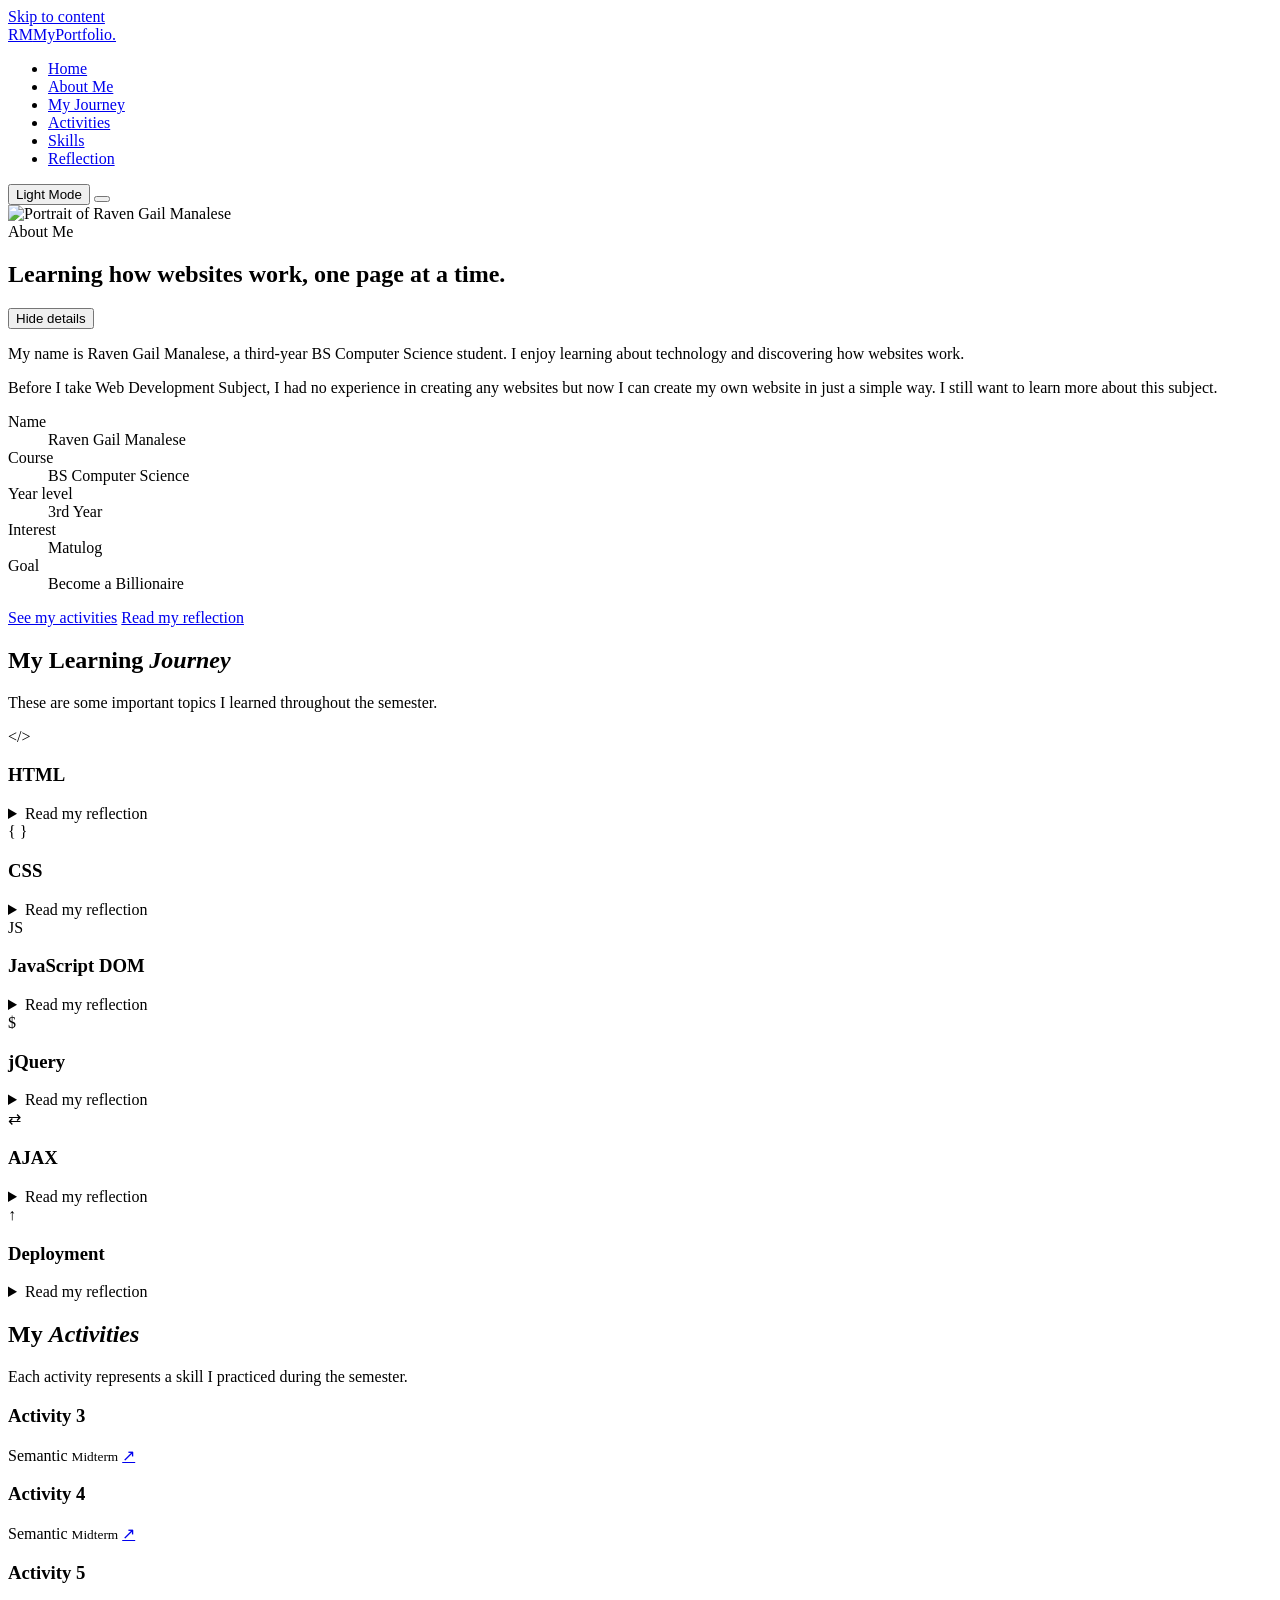
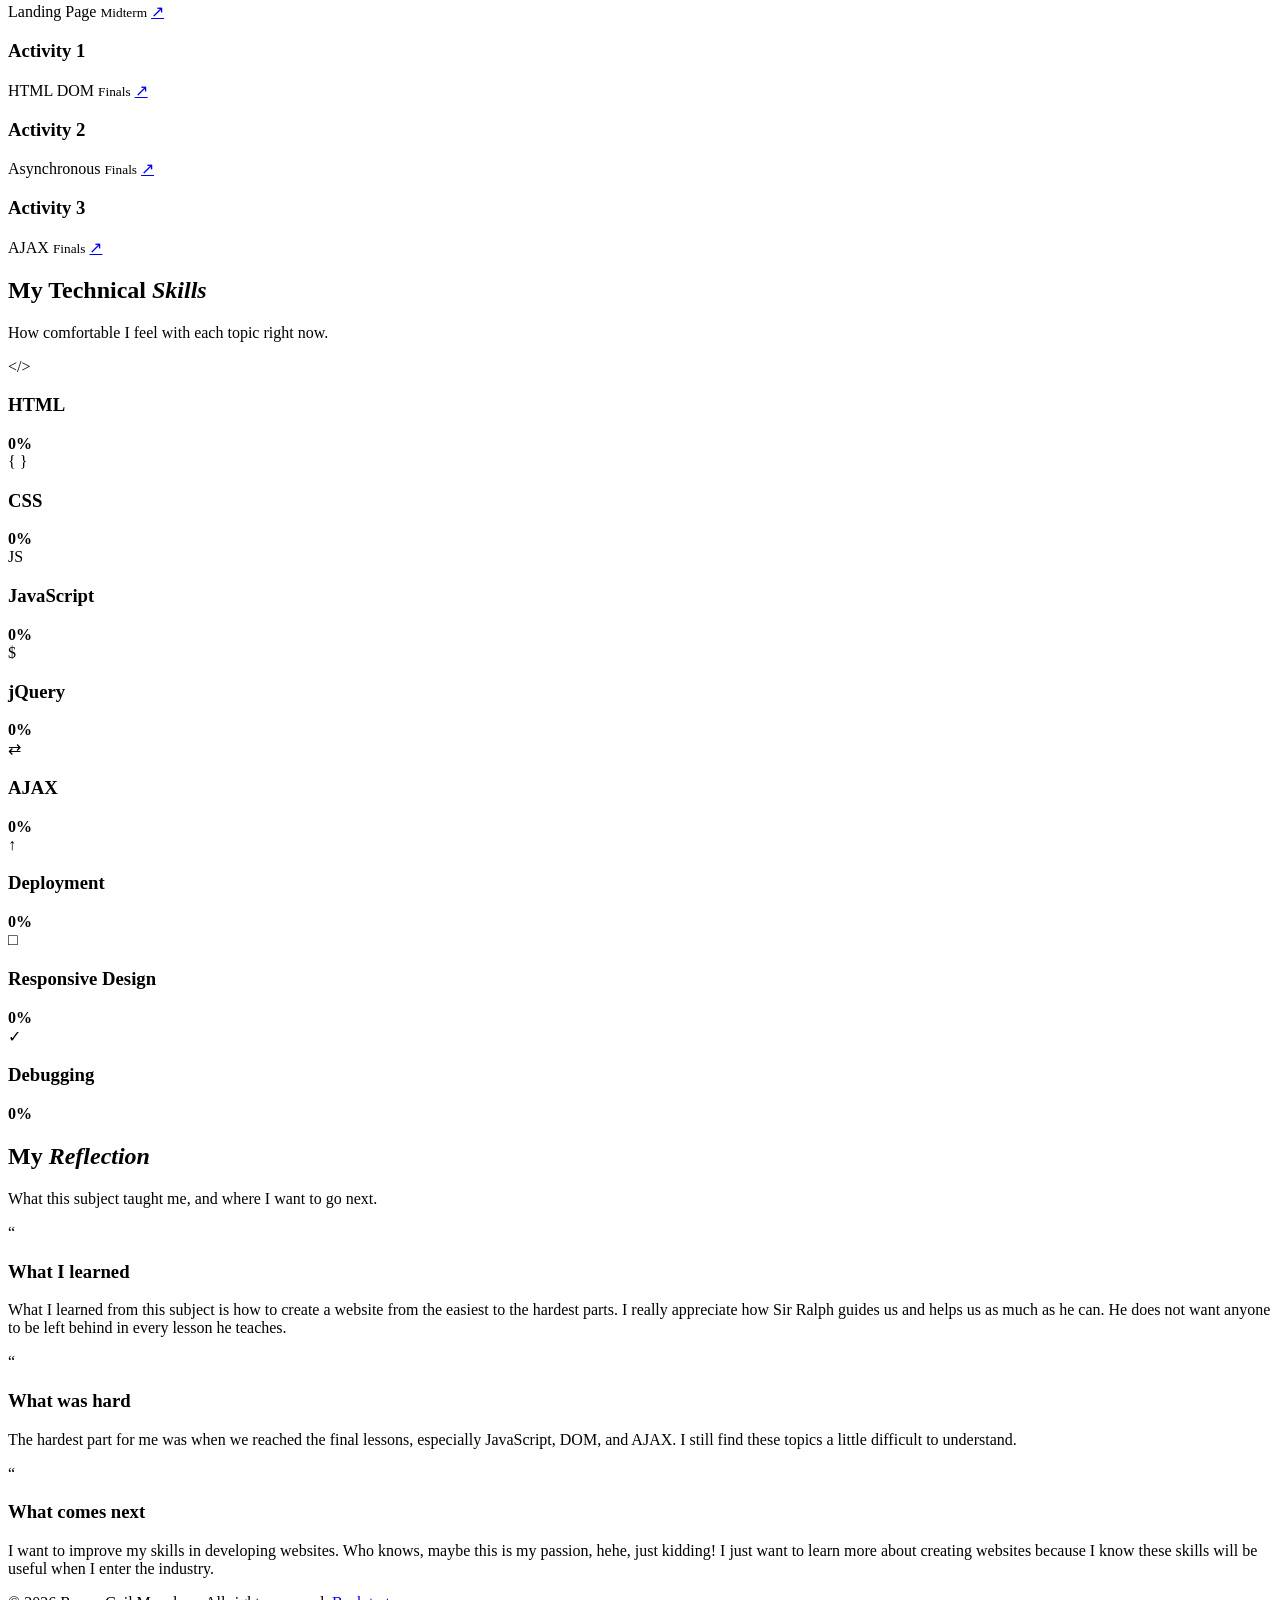
==== index.html @ 2c864a34 "Add files via upload" ====
<!DOCTYPE html>
<html lang="en" data-theme="dark">

<head>
    <meta charset="UTF-8">
    <meta name="viewport" content="width=device-width, initial-scale=1">
    <title> Raven Gail Manalese| MyPortfolio</title>
    <meta name="description"
        content="Portfolio of Raven Gail Manalese, a third-year BS Computer Science student learning web development.">
    <link rel="preconnect" href="https://fonts.googleapis.com">
    <link rel="preconnect" href="https://fonts.gstatic.com" crossorigin>
    <link
        href="https://fonts.googleapis.com/css2?family=Outfit:wght@400;500;600;700&family=Figtree:wght@400;500;600&display=swap"
        rel="stylesheet">
    <link rel="stylesheet" href="style.css">
</head>

<body>

    <a class="skip" href="#main">Skip to content</a>

    <!-- NAV -->
    <header class="nav-wrap">
        <nav class="nav" aria-label="Main">
            <a href="#home" class="brand"><span class="brand-mark">RM</span><span
                    class="brand-name">MyPortfolio.</span></a>

            <ul class="nav-links" id="navLinks">
                <li><a href="#home" class="active">Home</a></li>
                <li><a href="#about">About Me</a></li>
                <li><a href="#journey">My Journey</a></li>
                <li><a href="#activities">Activities</a></li>
                <li><a href="#skills">Skills</a></li>
                <li><a href="#reflection">Reflection</a></li>
            </ul>

            <div class="nav-actions">
                <button class="theme-toggle" id="themeToggle" type="button" aria-label="Switch to light mode">
                    <span class="theme-dot" aria-hidden="true"></span>
                    <span class="theme-label">Light Mode</span>
                </button>
                <button class="menu-btn" id="menuBtn" type="button" aria-label="Open menu" aria-expanded="false"
                    aria-controls="navLinks">
                    <span></span><span></span><span></span>
                </button>
            </div>
        </nav>
    </header>

    <main id="main">

        <!-- HERO / ABOUT -->
        <section class="hero" id="home">
            <div class="container hero-grid">
                <div class="portrait">
                    <span class="blob blob-a" aria-hidden="true"></span>
                    <span class="blob blob-b" aria-hidden="true"></span>
                    <div class="portrait-ring">
                        <img src="eh.jpg" alt="Portrait of Raven Gail Manalese">
                    </div>
                </div>

                <div class="hero-copy">
                    <span class="pill">About Me</span>
                    <h1>Learning how websites work, one page at a time.</h1>
                    <button type="button" class="btn btn-outline about-toggle" id="aboutToggle" aria-expanded="true"
                        aria-controls="aboutContent">Hide details</button>

                    <div class="about-content" id="aboutContent">
                        <div class="about-inner">

                            <p class="lead" id="about">My name is Raven Gail Manalese, a third-year BS Computer Science
                                student. I
                                enjoy learning about technology and discovering how websites work.</p>
                            <p class="lead">Before I take Web Development Subject, I had no experience in creating
                                any websites but now I can create my own website in just a simple way. I still want to
                                learn more about this subject.</p>

                            <dl class="info-card">
                                <div>
                                    <dt>Name</dt>
                                    <dd>Raven Gail Manalese</dd>
                                </div>
                                <div>
                                    <dt>Course</dt>
                                    <dd>BS Computer Science</dd>
                                </div>
                                <div>
                                    <dt>Year level</dt>
                                    <dd>3rd Year</dd>
                                </div>
                                <div>
                                    <dt>Interest</dt>
                                    <dd>Matulog</dd>
                                </div>
                                <div class="wide">
                                    <dt>Goal</dt>
                                    <dd>Become a Billionaire</dd>
                                </div>
                            </dl>

                            <div class="btn-row">
                                <a href="#activities" class="btn btn-solid">See my activities</a>
                                <a href="#reflection" class="btn btn-outline">Read my reflection</a>
                            </div>
                        </div>
                    </div>
        </section>

        <!-- JOURNEY -->
        <section class="section" id="journey">
            <div class="container">
                <header class="section-head">
                    <h2>My Learning <em>Journey</em></h2>
                    <p>These are some important topics I learned throughout the semester.</p>
                </header>

                <div class="grid grid-3">
                    <article class="card topic">
                        <span class="topic-icon" aria-hidden="true">&lt;/&gt;</span>
                        <h1>HTML</h1>
                        <details>
                            <summary>Read my reflection</summary>
                            <p>For my reflection in HTML, nung una nadadalian pa
                                ako and nakakaenjoy siya gawin and natuto po ako dito na mag arrange ng maayos ng code
                                sa HTML.</p>
                        </details>
                    </article>

                    <article class="card topic">
                        <span class="topic-icon" aria-hidden="true">{ }</span>
                        <h1>CSS</h1>
                        <details>
                            <summary>Read my reflection</summary>
                            <p>For my reflection in CSS, natuwa ako kasi pwede na ako mag design and mas
                                maganda na siya na mata but nakakalito minsan and natuto po ako dito sa mga color
                                combination hehe dating hindi tumitingin sa color
                                palette yung "bahala na si batman" HAHAHHA ngayon gumagamit nang
                                color palette para mas maganda napo yung color combination.</p>
                        </details>
                    </article>

                    <article class="card topic">
                        <span class="topic-icon" aria-hidden="true">JS</span>
                        <h1>JavaScript DOM</h1>
                        <details>
                            <summary>Read my reflection</summary>
                            <p>For my reflection in Javascript,
                                dito napo ako nahirapan pero nagegets ko naman po yung mga function ng every code po,
                                so far need kopa po ito aralin pa.</p>
                        </details>
                    </article>

                    <article class="card topic">
                        <span class="topic-icon" aria-hidden="true">$</span>
                        <h1>jQuery</h1>
                        <details>
                            <summary>Read my reflection</summary>
                            <p>Nahirapan napo ako dito sir hehe </p>
                        </details>
                    </article>

                    <article class="card topic">
                        <span class="topic-icon" aria-hidden="true">&#8644;</span>
                        <h1>AJAX</h1>
                        <details>
                            <summary>Read my reflection</summary>
                            <p>Nahirapan din po ako dito sir hihi</p>
                        </details>
                    </article>

                    <article class="card topic">
                        <span class="topic-icon" aria-hidden="true">&#8593;</span>
                        <h1>Deployment</h1>
                        <details>
                            <summary>Read my reflection</summary>
                            <p>For deployment naman po is first time kopo
                                ito hehe so far nakuha ko naman po if how to deploy a website.</p>
                        </details>
                    </article>
                </div>
            </div>
        </section>

        <!-- ACTIVITIES -->
        <section class="section" id="activities">
            <div class="container">
                <header class="section-head">
                    <h2>My <em>Activities</em></h2>
                    <p>Each activity represents a skill I practiced during the semester.</p>
                </header>

                <div class="grid grid-3">
                    <article class="card activity">
                        <h3>Activity 3</h3>
                        <div class="thumb thumb-1">
                            <span>Semantic</span>
                            <small>Midterm</small>
                            <a class="go" href="act4semantic/Manalese/myprofile.html"
                                aria-label="Open Activity 3">&#8599;</a>
                        </div>
                    </article>

                    <article class="card activity">
                        <h3>Activity 4</h3>
                        <div class="thumb thumb-2">
                            <span>Semantic</span>
                            <small>Midterm</small>
                            <a class="go" href="act4semantic/Manalese/home.html"
                                aria-label="Open Activity 4">&#8599;</a>
                        </div>
                    </article>

                    <article class="card activity">
                        <h3>Activity 5</h3>
                        <div class="thumb thumb-3">
                            <span>Landing Page</span>
                            <small>Midterm</small>
                            <a class="go" href="act5landingpage/Manalese_Act5/home.html"
                                aria-label="Open Activity 5">&#8599;</a>
                        </div>
                    </article>

                    <article class="card activity">
                        <h3>Activity 1 </h3>
                        <div class="thumb thumb-4">
                            <span>HTML DOM</span>
                            <small>Finals</small>
                            <a class="go" href="activity1/MANALESE_FINALS_ACT1/index1.html"
                                aria-label="Open Activity 1">&#8599;</a>
                        </div>
                    </article>

                    <article class="card activity">
                        <h3>Activity 2</h3>
                        <div class="thumb thumb-5">
                            <span>Asynchronous</span>
                            <small>Finals</small>
                            <a class="go" href="manalesefinalsactivity2/MANALESE_FINALS_ACTIVITY2/index2.html"
                                aria-label="Open Activity 2">&#8599;</a>
                        </div>
                    </article>

                    <article class="card activity">
                        <h3>Activity 3</h3>
                        <div class="thumb thumb-3">
                            <span>AJAX</span>
                            <small>Finals</small>
                            <a class="go" href="activity3ajax/MANALESE_FINALS_ACT3/index3.html"
                                aria-label="Open Activity 3">&#8599;</a>
                        </div>
                    </article>

                </div>
            </div>
        </section>



        <!-- SKILLS -->
        <section class="section" id="skills">
            <div class="container">
                <header class="section-head">
                    <h2>My Technical <em>Skills</em></h2>
                    <p>How comfortable I feel with each topic right now.</p>
                </header>

                <div class="grid grid-4">
                    <div class="card skill" data-level="90">
                        <span class="skill-icon" aria-hidden="true">&lt;/&gt;</span>
                        <h3>HTML</h3>
                        <div class="bar" role="progressbar" aria-valuemin="0" aria-valuemax="100" aria-valuenow="90"
                            aria-label="HTML skill level"><span class="fill"><b class="pct">0%</b></span></div>
                    </div>
                    <div class="card skill" data-level="85">
                        <span class="skill-icon" aria-hidden="true">{ }</span>
                        <h3>CSS</h3>
                        <div class="bar" role="progressbar" aria-valuemin="0" aria-valuemax="100" aria-valuenow="85"
                            aria-label="CSS skill level"><span class="fill"><b class="pct">0%</b></span></div>
                    </div>
                    <div class="card skill" data-level="78">
                        <span class="skill-icon" aria-hidden="true">JS</span>
                        <h3>JavaScript</h3>
                        <div class="bar" role="progressbar" aria-valuemin="0" aria-valuemax="100" aria-valuenow="78"
                            aria-label="JavaScript skill level"><span class="fill"><b class="pct">0%</b></span></div>
                    </div>
                    <div class="card skill" data-level="72">
                        <span class="skill-icon" aria-hidden="true">$</span>
                        <h3>jQuery</h3>
                        <div class="bar" role="progressbar" aria-valuemin="0" aria-valuemax="100" aria-valuenow="72"
                            aria-label="jQuery skill level"><span class="fill"><b class="pct">0%</b></span></div>
                    </div>
                    <div class="card skill" data-level="68">
                        <span class="skill-icon" aria-hidden="true">&#8644;</span>
                        <h3>AJAX</h3>
                        <div class="bar" role="progressbar" aria-valuemin="0" aria-valuemax="100" aria-valuenow="68"
                            aria-label="AJAX skill level"><span class="fill"><b class="pct">0%</b></span></div>
                    </div>
                    <div class="card skill" data-level="75">
                        <span class="skill-icon" aria-hidden="true">&#8593;</span>
                        <h3>Deployment</h3>
                        <div class="bar" role="progressbar" aria-valuemin="0" aria-valuemax="100" aria-valuenow="75"
                            aria-label="Deployment skill level"><span class="fill"><b class="pct">0%</b></span></div>
                    </div>
                    <div class="card skill" data-level="80">
                        <span class="skill-icon" aria-hidden="true">&#9633;</span>
                        <h3>Responsive Design</h3>
                        <div class="bar" role="progressbar" aria-valuemin="0" aria-valuemax="100" aria-valuenow="80"
                            aria-label="Responsive design skill level"><span class="fill"><b class="pct">0%</b></span>
                        </div>
                    </div>
                    <div class="card skill" data-level="70">
                        <span class="skill-icon" aria-hidden="true">&#10003;</span>
                        <h3>Debugging</h3>
                        <div class="bar" role="progressbar" aria-valuemin="0" aria-valuemax="100" aria-valuenow="70"
                            aria-label="Debugging skill level"><span class="fill"><b class="pct">0%</b></span></div>
                    </div>
                </div>
            </div>
        </section>

        <!-- REFLECTION -->
        <section class="section" id="reflection">
            <div class="container">
                <header class="section-head">
                    <h2>My <em>Reflection</em></h2>
                    <p>What this subject taught me, and where I want to go next.</p>
                </header>

                <div class="grid grid-3">
                    <article class="card quote">
                        <span class="quote-mark" aria-hidden="true">&ldquo;</span>
                        <h3>What I learned</h3>
                        <p> What I learned from this subject is how to create a website
                            from the easiest to the hardest parts. I really appreciate
                            how Sir Ralph guides us and helps us as much as he can.
                            He does not want anyone to be left behind in every lesson he teaches.</p>
                    </article>
                    <article class="card quote">
                        <span class="quote-mark" aria-hidden="true">&ldquo;</span>
                        <h3>What was hard</h3>
                        <p>The hardest part for me was when we reached the final lessons,
                            especially JavaScript, DOM, and AJAX. I still find these topics a little difficult to
                            understand.</p>
                    </article>
                    <article class="card quote">
                        <span class="quote-mark" aria-hidden="true">&ldquo;</span>
                        <h3>What comes next</h3>
                        <p>I want to improve my skills in developing websites.
                            Who knows, maybe this is my passion, hehe, just kidding!
                            I just want to learn more about creating websites because I know
                            these skills will be useful when I enter the industry.</p>
                    </article>
                </div>
            </div>
        </section>

    </main>

    <!-- FOOTER -->
    <footer class="footer">

        <div class="container footer-bottom">
            <span>&copy; <span id="year">2026</span> Raven Gail Manalese. All rights reserved.</span>
            <a href="#home">Back to top</a>
        </div>
    </footer>

    <script src="script.js"></script>
</body>

</html>
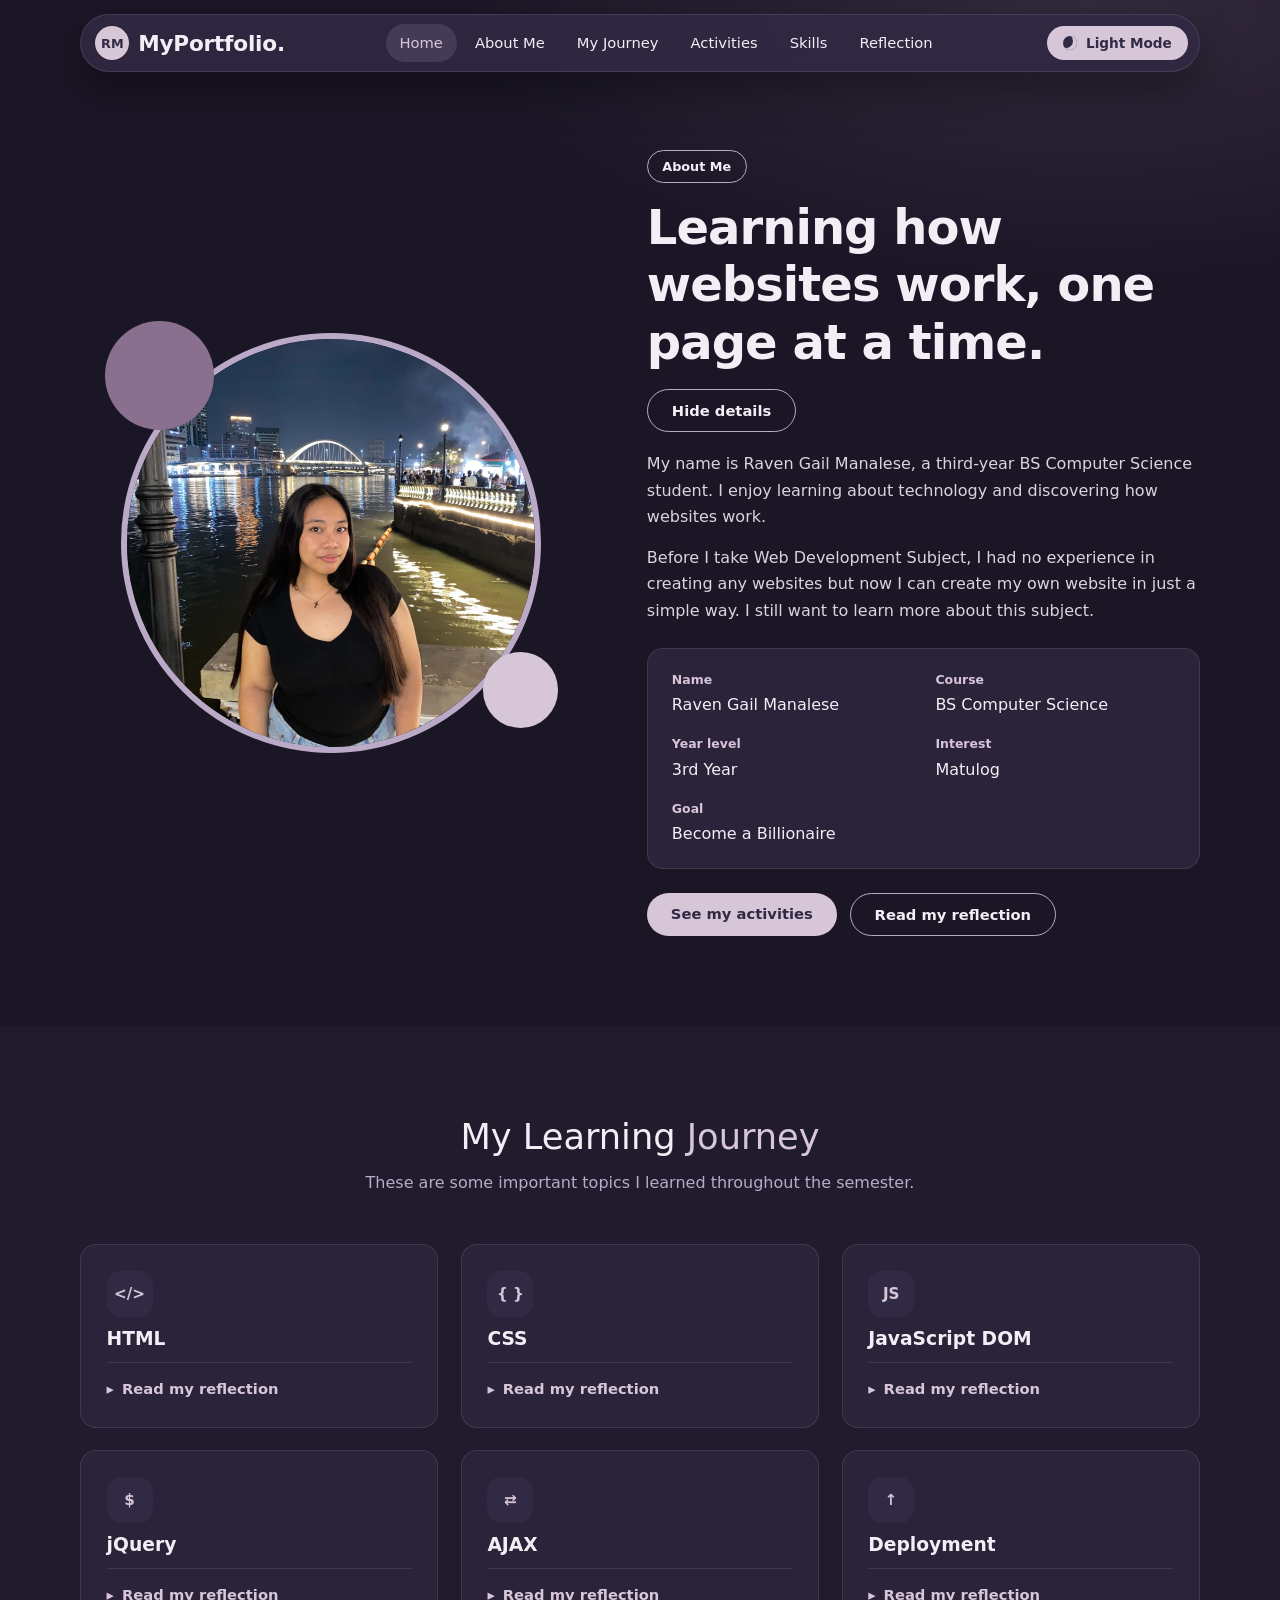
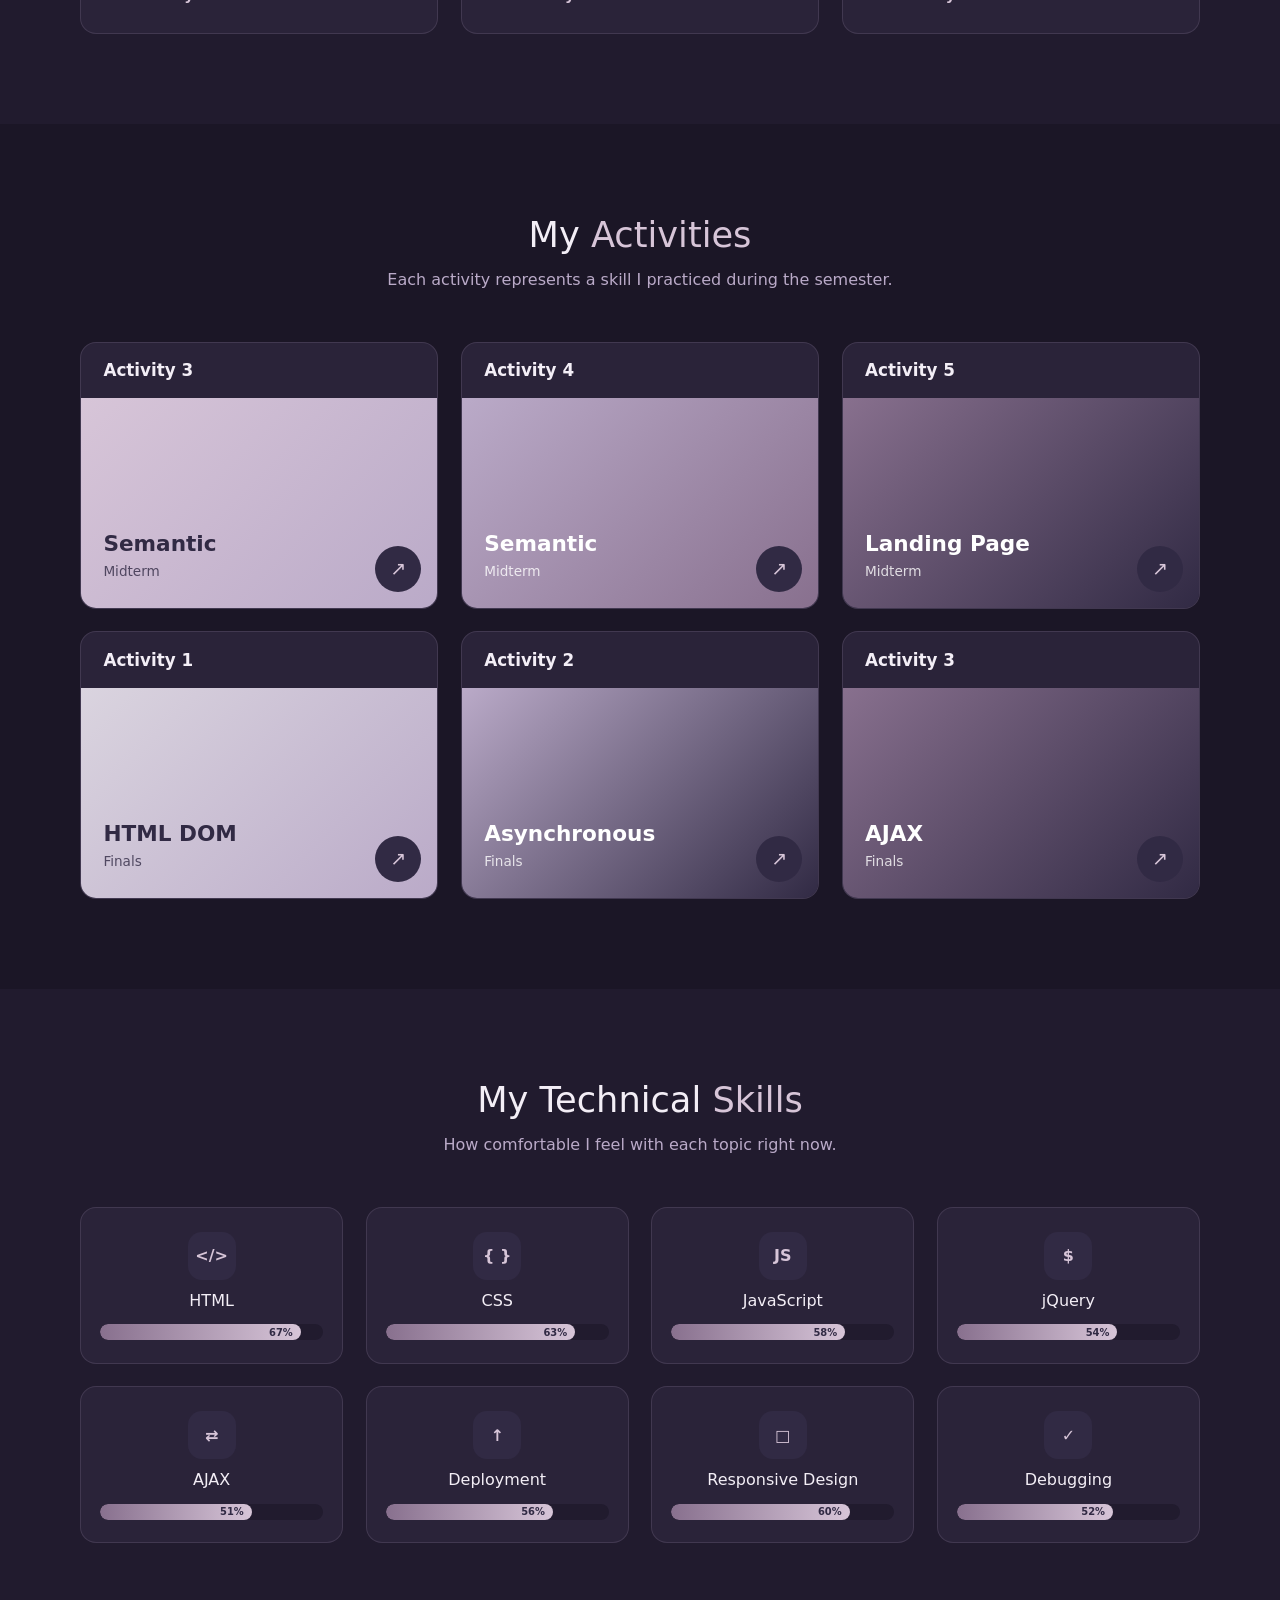
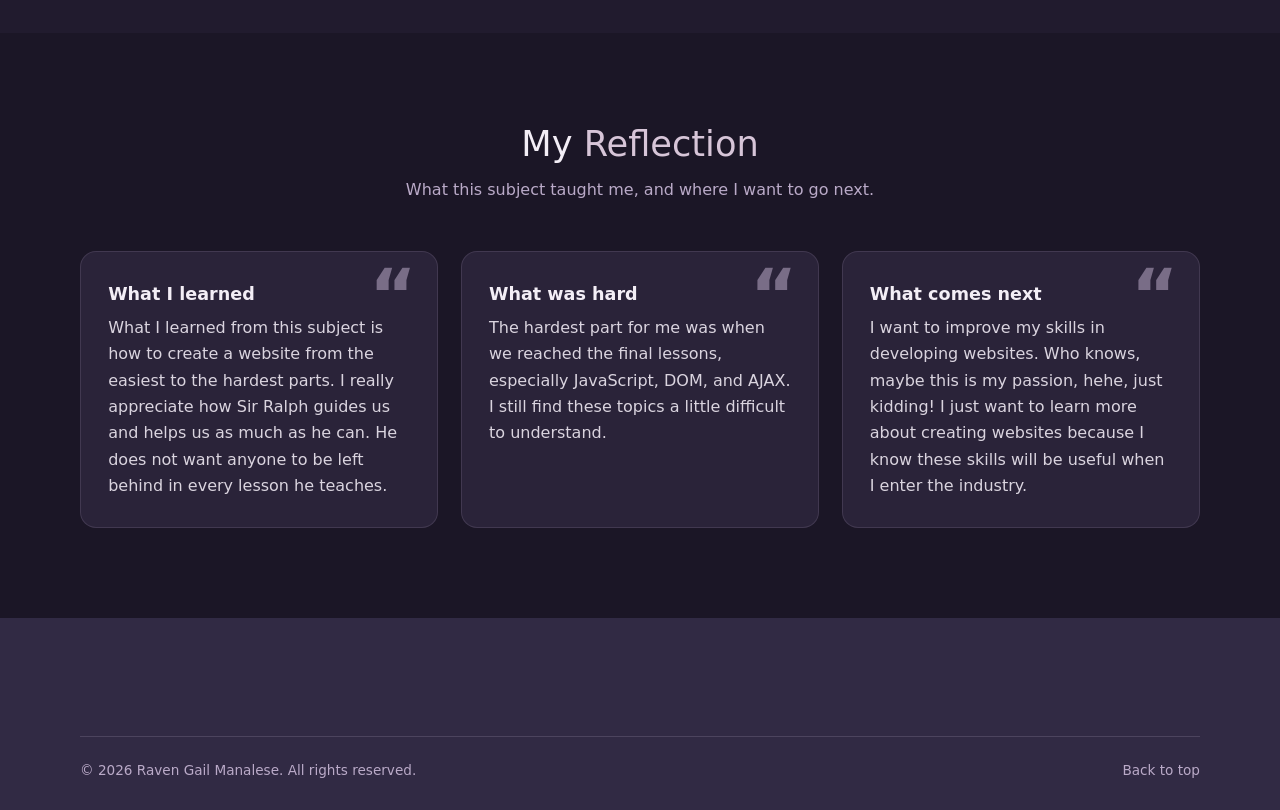
==== commit 87c848c8: "Update index.html" ====
--- a/index.html
+++ b/index.html
@@ -7,6 +7,14 @@
     <title> Raven Gail Manalese| MyPortfolio</title>
     <meta name="description"
         content="Portfolio of Raven Gail Manalese, a third-year BS Computer Science student learning web development.">
+
+     <meta property="og:type" content="website">
+    <meta property="og:title" content="Raven Gail Manalese | Portfolio">
+    <meta property="og:description" content="Portfolio of Raven Gail Manalese, a third-year BS Computer Science student learning web development.">
+    <meta property="og:url" content="https://gail-jade.vercel.app/">
+    <meta property="og:image" content="https://gail-jade.vercel.app/preview.jpg">
+    <meta name="twitter:card" content="summary_large_image">
+    
     <link rel="preconnect" href="https://fonts.googleapis.com">
     <link rel="preconnect" href="https://fonts.gstatic.com" crossorigin>
     <link
@@ -369,4 +377,4 @@
     <script src="script.js"></script>
 </body>
 
-</html>+</html>
--- a/style.css
+++ b/style.css
@@ -0,0 +1,879 @@
+/* =========================================================
+   Palette: Casa Chromatica "Midnight Orchid" set
+   ========================================================= */
+:root {
+    --midnight-orchid: #312A44;
+    --dusky-lilac: #88708E;
+    --iris-mist: #BAAAC8;
+    --plum-blossom: #D7C5D8;
+    --silver-wisteria: #DAD4DF;
+
+    --radius-lg: 22px;
+    --radius-md: 16px;
+    --radius-pill: 999px;
+
+    --font-head: "Outfit", system-ui, sans-serif;
+    --font-body: "Figtree", system-ui, sans-serif;
+
+    --ease: cubic-bezier(.2, .7, .2, 1);
+}
+
+/* Dark theme (default) */
+[data-theme="dark"] {
+    --bg: #1B1626;
+    --bg-alt: #211B2E;
+    --surface: #2A2339;
+    --surface-2: #312A44;
+    --border: rgba(186, 170, 200, .16);
+    --text: #DAD4DF;
+    --muted: #BAAAC8;
+    --heading: #F3EEF6;
+    --accent: #D7C5D8;
+    --accent-strong: #BAAAC8;
+    --accent-ink: #312A44;
+    --nav-bg: rgba(49, 42, 68, .88);
+    --shadow: 0 18px 40px rgba(0, 0, 0, .35);
+}
+
+/* Light theme */
+[data-theme="light"] {
+    --bg: #F1EDF4;
+    --bg-alt: #E8E2EC;
+    --surface: #FBF9FC;
+    --surface-2: #DAD4DF;
+    --border: rgba(49, 42, 68, .14);
+    --text: #4A4160;
+    --muted: #6F6483;
+    --heading: #312A44;
+    --accent: #6C5577;
+    --accent-strong: #88708E;
+    --accent-ink: #FBF9FC;
+    --nav-bg: rgba(251, 249, 252, .92);
+    --shadow: 0 18px 40px rgba(49, 42, 68, .12);
+}
+
+*,
+*::before,
+*::after {
+    box-sizing: border-box;
+}
+
+html {
+    scroll-behavior: smooth;
+    scroll-padding-top: 110px;
+}
+
+body {
+    margin: 0;
+    font-family: var(--font-body);
+    font-size: 1rem;
+    line-height: 1.65;
+    color: var(--text);
+    background: var(--bg);
+    transition: background .35s var(--ease), color .35s var(--ease);
+}
+
+img {
+    max-width: 100%;
+    display: block;
+}
+
+a {
+    color: inherit;
+    text-decoration: none;
+}
+
+ul {
+    list-style: none;
+    margin: 0;
+    padding: 0;
+}
+
+h1,
+h2,
+h3,
+h4 {
+    font-family: var(--font-head);
+    color: var(--heading);
+    margin: 0;
+    line-height: 1.2;
+}
+
+p {
+    margin: 0;
+}
+
+:focus-visible {
+    outline: 3px solid var(--accent-strong);
+    outline-offset: 3px;
+    border-radius: 6px;
+}
+
+.container {
+    width: min(1120px, 92%);
+    margin-inline: auto;
+}
+
+.skip {
+    position: absolute;
+    left: 1rem;
+    top: -4rem;
+    z-index: 100;
+    background: var(--accent);
+    color: var(--accent-ink);
+    padding: .6rem 1rem;
+    border-radius: 8px;
+}
+
+.skip:focus {
+    top: 1rem;
+}
+
+/* ---------- NAV ---------- */
+.nav-wrap {
+    position: fixed;
+    inset: 14px 0 auto;
+    z-index: 50;
+}
+
+.nav {
+    width: min(1120px, 92%);
+    margin-inline: auto;
+    display: flex;
+    align-items: center;
+    justify-content: space-between;
+    gap: 1rem;
+    padding: .55rem .7rem .55rem .9rem;
+    background: var(--nav-bg);
+    backdrop-filter: blur(12px);
+    border: 1px solid var(--border);
+    border-radius: var(--radius-pill);
+    box-shadow: var(--shadow);
+}
+
+.brand {
+    display: inline-flex;
+    align-items: center;
+    gap: .55rem;
+}
+
+.brand-mark {
+    display: grid;
+    place-items: center;
+    width: 34px;
+    height: 34px;
+    border-radius: 50%;
+    background: var(--plum-blossom);
+    color: var(--midnight-orchid);
+    font: 700 .8rem var(--font-head);
+}
+
+.brand-name {
+    font: 600 1.35rem var(--font-head);
+    color: var(--heading);
+    letter-spacing: -.01em;
+}
+
+.nav-links {
+    display: flex;
+    gap: .3rem;
+}
+
+.nav-links a {
+    display: block;
+    padding: .45rem .85rem;
+    border-radius: var(--radius-pill);
+    font-size: .92rem;
+    font-weight: 500;
+    color: var(--heading);
+    transition: background .2s, color .2s;
+}
+
+.nav-links a:hover {
+    background: var(--border);
+}
+
+.nav-links a.active {
+    color: var(--accent);
+    background: var(--border);
+}
+
+.nav-actions {
+    display: flex;
+    align-items: center;
+    gap: .5rem;
+}
+
+.theme-toggle {
+    display: inline-flex;
+    align-items: center;
+    gap: .55rem;
+    padding: .55rem 1rem;
+    border-radius: var(--radius-pill);
+    cursor: pointer;
+    background: var(--accent);
+    color: var(--accent-ink);
+    border: 0;
+    font: 600 .85rem var(--font-body);
+    transition: transform .2s var(--ease), background .2s;
+}
+
+.theme-toggle:hover {
+    transform: translateY(-1px);
+}
+
+.theme-dot {
+    width: 14px;
+    height: 14px;
+    border-radius: 50%;
+    background: var(--accent-ink);
+    box-shadow: inset -4px -2px 0 0 var(--accent);
+    transition: box-shadow .3s var(--ease);
+}
+
+[data-theme="light"] .theme-dot {
+    box-shadow: none;
+    background: var(--accent-ink);
+}
+
+.menu-btn {
+    display: none;
+    width: 40px;
+    height: 40px;
+    border: 0;
+    border-radius: 50%;
+    background: var(--border);
+    cursor: pointer;
+    padding: 0;
+}
+
+.menu-btn span {
+    display: block;
+    width: 18px;
+    height: 2px;
+    margin: 4px auto;
+    background: var(--heading);
+    transition: transform .25s, opacity .25s;
+}
+
+.menu-btn[aria-expanded="true"] span:nth-child(1) {
+    transform: translateY(6px) rotate(45deg);
+}
+
+.menu-btn[aria-expanded="true"] span:nth-child(2) {
+    opacity: 0;
+}
+
+.menu-btn[aria-expanded="true"] span:nth-child(3) {
+    transform: translateY(-6px) rotate(-45deg);
+}
+
+/* ---------- HERO ---------- */
+.hero {
+    padding: 150px 0 90px;
+    background:
+        radial-gradient(900px 400px at 85% 0%, rgba(136, 112, 142, .22), transparent 70%),
+        var(--bg);
+}
+
+.hero-grid {
+    display: grid;
+    grid-template-columns: 1fr 1.1fr;
+    gap: 4rem;
+    align-items: center;
+}
+
+.portrait {
+    position: relative;
+    width: min(420px, 100%);
+    aspect-ratio: 1;
+    margin-inline: auto;
+}
+
+.portrait-ring {
+    position: absolute;
+    inset: 0;
+    border-radius: 50%;
+    overflow: hidden;
+    border: 6px solid var(--accent-strong);
+    background: var(--surface-2);
+}
+
+.portrait-ring img {
+    width: 100%;
+    height: 100%;
+    object-fit: cover;
+}
+
+.blob {
+    position: absolute;
+    border-radius: 50%;
+    z-index: 2;
+}
+
+.blob-a {
+    width: 26%;
+    height: 26%;
+    top: -3%;
+    left: -4%;
+    background: var(--dusky-lilac);
+}
+
+.blob-b {
+    width: 18%;
+    height: 18%;
+    bottom: 6%;
+    right: -4%;
+    background: var(--plum-blossom);
+}
+
+.blob-a,
+.blob-b {
+    animation: float 6s ease-in-out infinite;
+}
+
+.blob-b {
+    animation-delay: -3s;
+}
+
+@keyframes float {
+    50% {
+        transform: translateY(-10px);
+    }
+}
+
+.pill {
+    display: inline-block;
+    padding: .3rem .9rem;
+    margin-bottom: 1rem;
+    border: 1px solid var(--accent-strong);
+    border-radius: var(--radius-pill);
+    font-size: .8rem;
+    font-weight: 600;
+    color: var(--heading);
+}
+
+.hero h1 {
+    font-size: clamp(2rem, 4.2vw, 3rem);
+    font-weight: 600;
+    letter-spacing: -.02em;
+    margin-bottom: 1.1rem;
+}
+
+.lead {
+    margin-bottom: .9rem;
+    max-width: 62ch;
+    color: var(--text);
+}
+
+.info-card {
+    display: grid;
+    grid-template-columns: 1fr 1fr;
+    gap: 1rem 1.5rem;
+    margin: 1.5rem 0;
+    padding: 1.3rem 1.5rem;
+    background: var(--surface);
+    border: 1px solid var(--border);
+    border-radius: var(--radius-md);
+}
+
+.info-card .wide {
+    grid-column: 1 / -1;
+}
+
+.info-card dt {
+    font-size: .78rem;
+    font-weight: 600;
+    color: var(--accent);
+    margin-bottom: .1rem;
+}
+
+.info-card dd {
+    margin: 0;
+    color: var(--heading);
+    font-weight: 500;
+}
+
+.btn-row {
+    display: flex;
+    flex-wrap: wrap;
+    gap: .8rem;
+}
+
+.btn {
+    display: inline-block;
+    padding: .75rem 1.5rem;
+    border-radius: var(--radius-pill);
+    font: 600 .92rem var(--font-body);
+    transition: transform .2s var(--ease), background .2s, color .2s;
+}
+
+.btn:hover {
+    transform: translateY(-2px);
+}
+
+.btn-solid {
+    background: var(--accent);
+    color: var(--accent-ink);
+}
+
+.btn-outline {
+    border: 1.5px solid var(--accent-strong);
+    color: var(--heading);
+}
+
+.btn-outline:hover {
+    background: var(--accent-strong);
+    color: var(--midnight-orchid);
+}
+
+/* ---------- SECTIONS ---------- */
+.section {
+    padding: 90px 0;
+}
+
+.section:nth-of-type(even) {
+    background: var(--bg-alt);
+}
+
+.section-head {
+    text-align: center;
+    max-width: 560px;
+    margin: 0 auto 3rem;
+}
+
+.section-head h2 {
+    font-size: clamp(1.7rem, 3vw, 2.2rem);
+    font-weight: 500;
+    margin-bottom: .7rem;
+}
+
+.section-head h2 em {
+    font-style: normal;
+    color: var(--accent);
+}
+
+.section-head p {
+    color: var(--muted);
+}
+
+.grid {
+    display: grid;
+    gap: 1.4rem;
+}
+
+.grid-3 {
+    grid-template-columns: repeat(3, 1fr);
+}
+
+.grid-4 {
+    grid-template-columns: repeat(4, 1fr);
+}
+
+.card {
+    background: var(--surface);
+    border: 1px solid var(--border);
+    border-radius: var(--radius-md);
+}
+
+/* Journey */
+.topic {
+    padding: 1.6rem;
+    display: flex;
+    flex-direction: column;
+    gap: .7rem;
+}
+
+.topic-icon {
+    display: grid;
+    place-items: center;
+    width: 46px;
+    height: 46px;
+    border-radius: 14px;
+    background: var(--surface-2);
+    color: var(--plum-blossom);
+    font: 600 .95rem var(--font-head);
+}
+
+[data-theme="light"] .topic-icon {
+    color: var(--midnight-orchid);
+}
+
+.topic h3 {
+    font-size: 1.15rem;
+}
+
+.topic>p {
+    font-size: .95rem;
+}
+
+.topic details {
+    margin-top: auto;
+    padding-top: .9rem;
+    border-top: 1px solid var(--border);
+}
+
+.topic summary {
+    cursor: pointer;
+    list-style: none;
+    font-weight: 600;
+    font-size: .92rem;
+    color: var(--accent);
+    display: flex;
+    align-items: center;
+    gap: .5rem;
+}
+
+.topic summary::-webkit-details-marker {
+    display: none;
+}
+
+.topic summary::before {
+    content: "\25B8";
+    transition: transform .25s var(--ease);
+}
+
+.topic details[open] summary::before {
+    transform: rotate(90deg);
+}
+
+.topic details p {
+    margin-top: .7rem;
+    padding: .8rem 1rem;
+    font-size: .92rem;
+    background: var(--bg-alt);
+    border-radius: 12px;
+    animation: reveal .3s var(--ease);
+}
+
+@keyframes reveal {
+    from {
+        opacity: 0;
+        transform: translateY(-4px);
+    }
+}
+
+/* Activities */
+.activity {
+    overflow: hidden;
+    padding: 0;
+}
+
+.activity h3 {
+    padding: 1.1rem 1.4rem;
+    font-size: 1.05rem;
+}
+
+.thumb {
+    position: relative;
+    min-height: 210px;
+    padding: 1.6rem 1.4rem;
+    display: flex;
+    flex-direction: column;
+    justify-content: flex-end;
+    gap: .2rem;
+    color: var(--midnight-orchid);
+}
+
+.thumb span {
+    font: 600 1.35rem/1.2 var(--font-head);
+    max-width: 14ch;
+}
+
+.thumb small {
+    font-size: .85rem;
+    opacity: .8;
+}
+
+.thumb-1 {
+    background: linear-gradient(135deg, #D7C5D8, #BAAAC8);
+}
+
+.thumb-2 {
+    background: linear-gradient(135deg, #BAAAC8, #88708E);
+    color: #fff;
+}
+
+.thumb-3 {
+    background: linear-gradient(135deg, #88708E, #312A44);
+    color: #fff;
+}
+
+.go {
+    position: absolute;
+    right: 1rem;
+    bottom: 1rem;
+    display: grid;
+    place-items: center;
+    width: 46px;
+    height: 46px;
+    border-radius: 50%;
+    background: var(--midnight-orchid);
+    color: var(--plum-blossom);
+    font-size: 1.2rem;
+    transition: transform .25s var(--ease);
+}
+
+.go:hover {
+    transform: rotate(45deg) scale(1.08);
+}
+
+/* Skills */
+.skill {
+    padding: 1.5rem 1.2rem 1.4rem;
+    text-align: center;
+}
+
+.skill-icon {
+    display: grid;
+    place-items: center;
+    width: 48px;
+    height: 48px;
+    margin: 0 auto .7rem;
+    border-radius: 14px;
+    background: var(--surface-2);
+    color: var(--plum-blossom);
+    font: 600 1rem var(--font-head);
+}
+
+[data-theme="light"] .skill-icon {
+    color: var(--midnight-orchid);
+}
+
+.skill h3 {
+    font-size: 1rem;
+    font-weight: 500;
+    margin-bottom: .9rem;
+}
+
+.bar {
+    height: 16px;
+    border-radius: var(--radius-pill);
+    background: var(--bg-alt);
+    overflow: hidden;
+}
+
+.fill {
+    display: flex;
+    align-items: center;
+    justify-content: flex-end;
+    height: 100%;
+    width: 0;
+    padding-right: .5rem;
+    border-radius: inherit;
+    background: linear-gradient(90deg, var(--dusky-lilac), var(--plum-blossom));
+    transition: width 1.3s var(--ease);
+}
+
+.pct {
+    font: 700 .62rem var(--font-body);
+    color: var(--midnight-orchid);
+}
+
+/* Reflection */
+.quote {
+    position: relative;
+    padding: 2rem 1.7rem 1.7rem;
+}
+
+.quote-mark {
+    position: absolute;
+    top: .4rem;
+    right: 1.3rem;
+    font: 700 4.5rem/1 var(--font-head);
+    color: var(--accent-strong);
+    opacity: .55;
+}
+
+.quote h3 {
+    font-size: 1.1rem;
+    margin-bottom: .6rem;
+}
+
+/* ---------- FOOTER ---------- */
+.footer {
+    padding: 70px 0 28px;
+    background: var(--midnight-orchid);
+    color: var(--silver-wisteria);
+}
+
+.footer-grid {
+    display: grid;
+    grid-template-columns: 1.6fr 1fr 1fr 1.3fr;
+    gap: 2.5rem;
+}
+
+.footer .brand-name {
+    color: #fff;
+}
+
+.footer-note {
+    margin-top: 1rem;
+    max-width: 34ch;
+    font-size: .92rem;
+    color: var(--iris-mist);
+}
+
+.footer h4 {
+    color: #fff;
+    font-size: 1rem;
+    margin-bottom: 1rem;
+}
+
+.footer li {
+    margin-bottom: .55rem;
+    font-size: .92rem;
+    color: var(--iris-mist);
+}
+
+.footer li a:hover {
+    color: #fff;
+}
+
+.footer-bottom {
+    display: flex;
+    justify-content: space-between;
+    gap: 1rem;
+    flex-wrap: wrap;
+    margin-top: 3rem;
+    padding-top: 1.4rem;
+    border-top: 1px solid rgba(186, 170, 200, .2);
+    font-size: .85rem;
+    color: var(--iris-mist);
+}
+
+/* ---------- RESPONSIVE ---------- */
+@media (max-width: 960px) {
+    .grid-3 {
+        grid-template-columns: repeat(2, 1fr);
+    }
+
+    .grid-4 {
+        grid-template-columns: repeat(2, 1fr);
+    }
+
+    .hero-grid {
+        grid-template-columns: 1fr;
+        gap: 3rem;
+    }
+
+    .footer-grid {
+        grid-template-columns: 1fr 1fr;
+    }
+}
+
+@media (max-width: 860px) {
+    .menu-btn {
+        display: block;
+    }
+
+    .theme-label {
+        display: none;
+    }
+
+    .theme-toggle {
+        padding: .6rem;
+    }
+
+    .nav-links {
+        position: absolute;
+        top: calc(100% + 10px);
+        left: 4%;
+        right: 4%;
+        flex-direction: column;
+        gap: 0;
+        padding: .6rem;
+        background: var(--nav-bg);
+        backdrop-filter: blur(12px);
+        border: 1px solid var(--border);
+        border-radius: var(--radius-md);
+        box-shadow: var(--shadow);
+        opacity: 0;
+        visibility: hidden;
+        transform: translateY(-8px);
+        transition: opacity .2s, transform .2s, visibility .2s;
+    }
+
+    .nav-links.open {
+        opacity: 1;
+        visibility: visible;
+        transform: none;
+    }
+
+    .nav-links a {
+        padding: .75rem 1rem;
+    }
+}
+
+@media (max-width: 600px) {
+
+    .grid-3,
+    .grid-4 {
+        grid-template-columns: 1fr;
+    }
+
+    .section {
+        padding: 64px 0;
+    }
+
+    .hero {
+        padding-top: 120px;
+    }
+
+    .info-card {
+        grid-template-columns: 1fr;
+    }
+
+    .footer-grid {
+        grid-template-columns: 1fr;
+    }
+}
+
+@media (prefers-reduced-motion: reduce) {
+    html {
+        scroll-behavior: auto;
+    }
+
+    *,
+    *::before,
+    *::after {
+        animation: none !important;
+        transition-duration: .01ms !important;
+    }
+}
+
+.about-toggle {
+    margin-bottom: 1.2rem;
+    cursor: pointer;
+    background: transparent;
+}
+
+.about-content {
+    display: grid;
+    grid-template-rows: 1fr;
+    transition: grid-template-rows .4s var(--ease), opacity .3s;
+}
+
+.about-inner {
+    overflow: hidden;
+    min-height: 0;
+}
+
+.about-content.collapsed {
+    grid-template-rows: 0fr;
+    opacity: 0;
+}
+
+.thumb-4 {
+    background: linear-gradient(135deg, #DAD4DF, #BAAAC8);
+}
+
+.thumb-5 {
+    background: linear-gradient(135deg, #BAAAC8, #312A44);
+    color: #fff;
+}
+
+.thumb-6 {
+    background: linear-gradient(135deg, #312A44, #88708E);
+    color: #fff;
+}
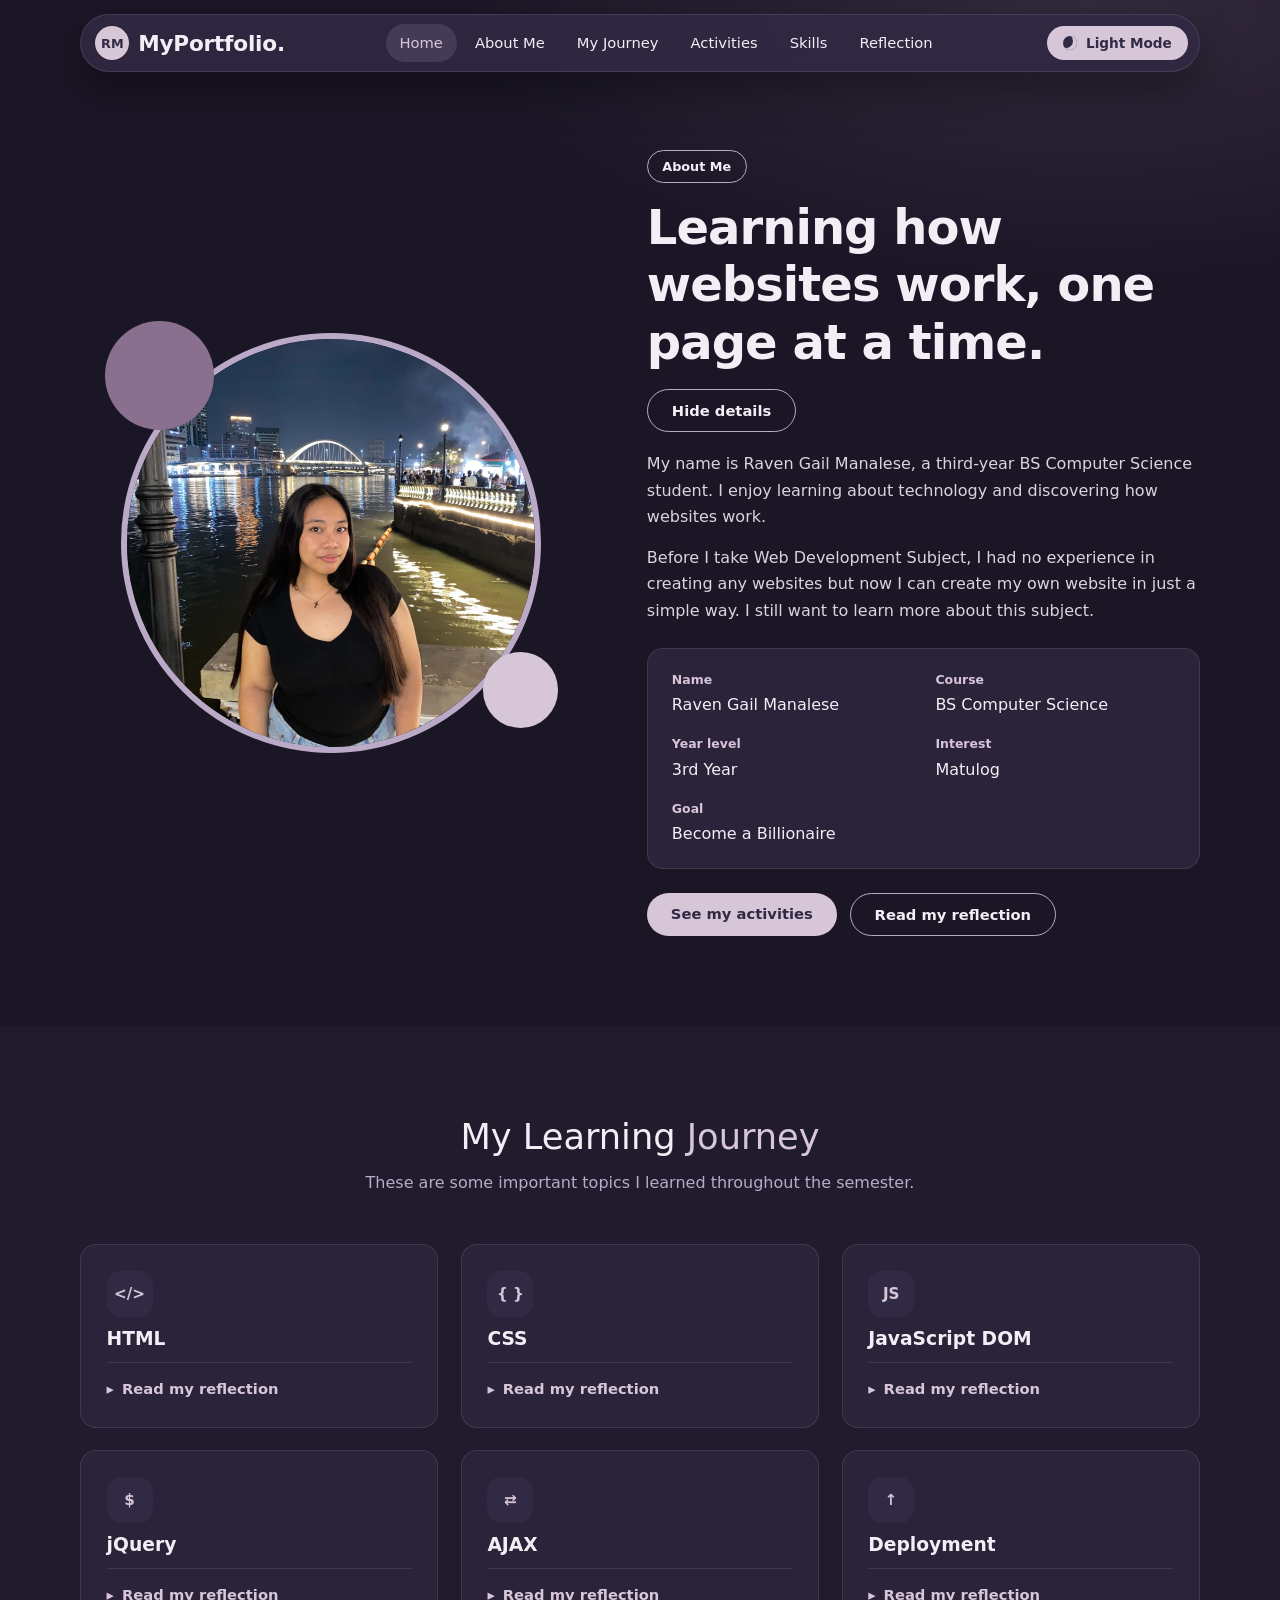
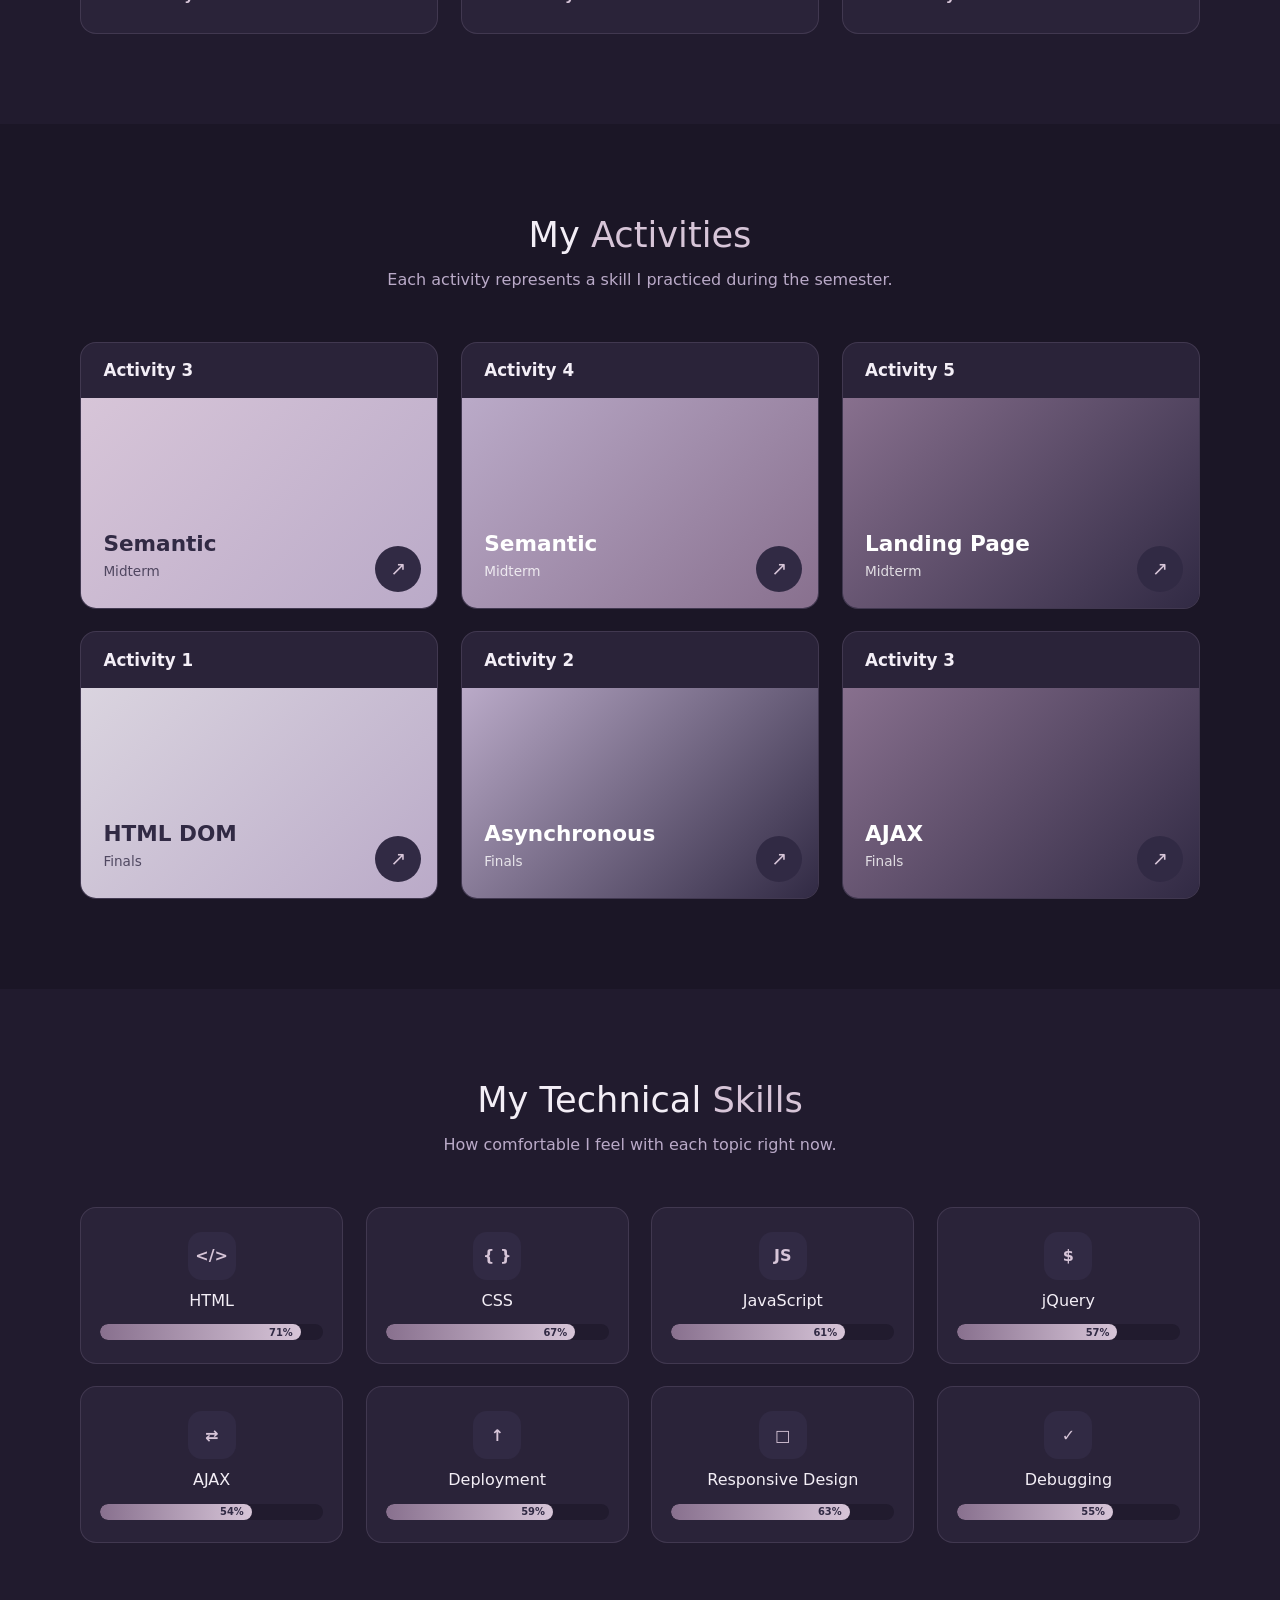
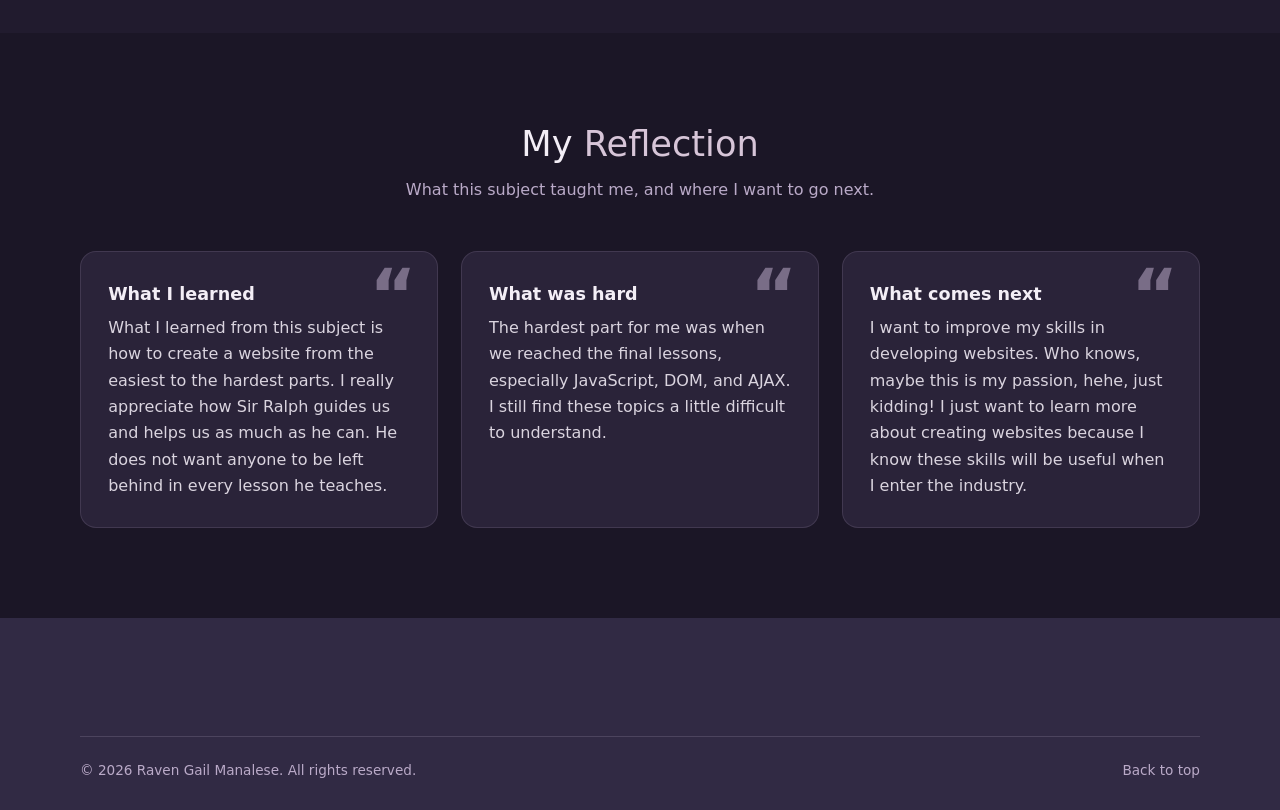
==== commit 3f159f72: "Update index.html" ====
--- a/index.html
+++ b/index.html
@@ -12,7 +12,7 @@
     <meta property="og:title" content="Raven Gail Manalese | Portfolio">
     <meta property="og:description" content="Portfolio of Raven Gail Manalese, a third-year BS Computer Science student learning web development.">
     <meta property="og:url" content="https://gail-jade.vercel.app/">
-    <meta property="og:image" content="https://gail-jade.vercel.app/preview.jpg">
+   <meta property="og:image" content="https://gail-jade.vercel.app/eh.jpg">
     <meta name="twitter:card" content="summary_large_image">
     
     <link rel="preconnect" href="https://fonts.googleapis.com">
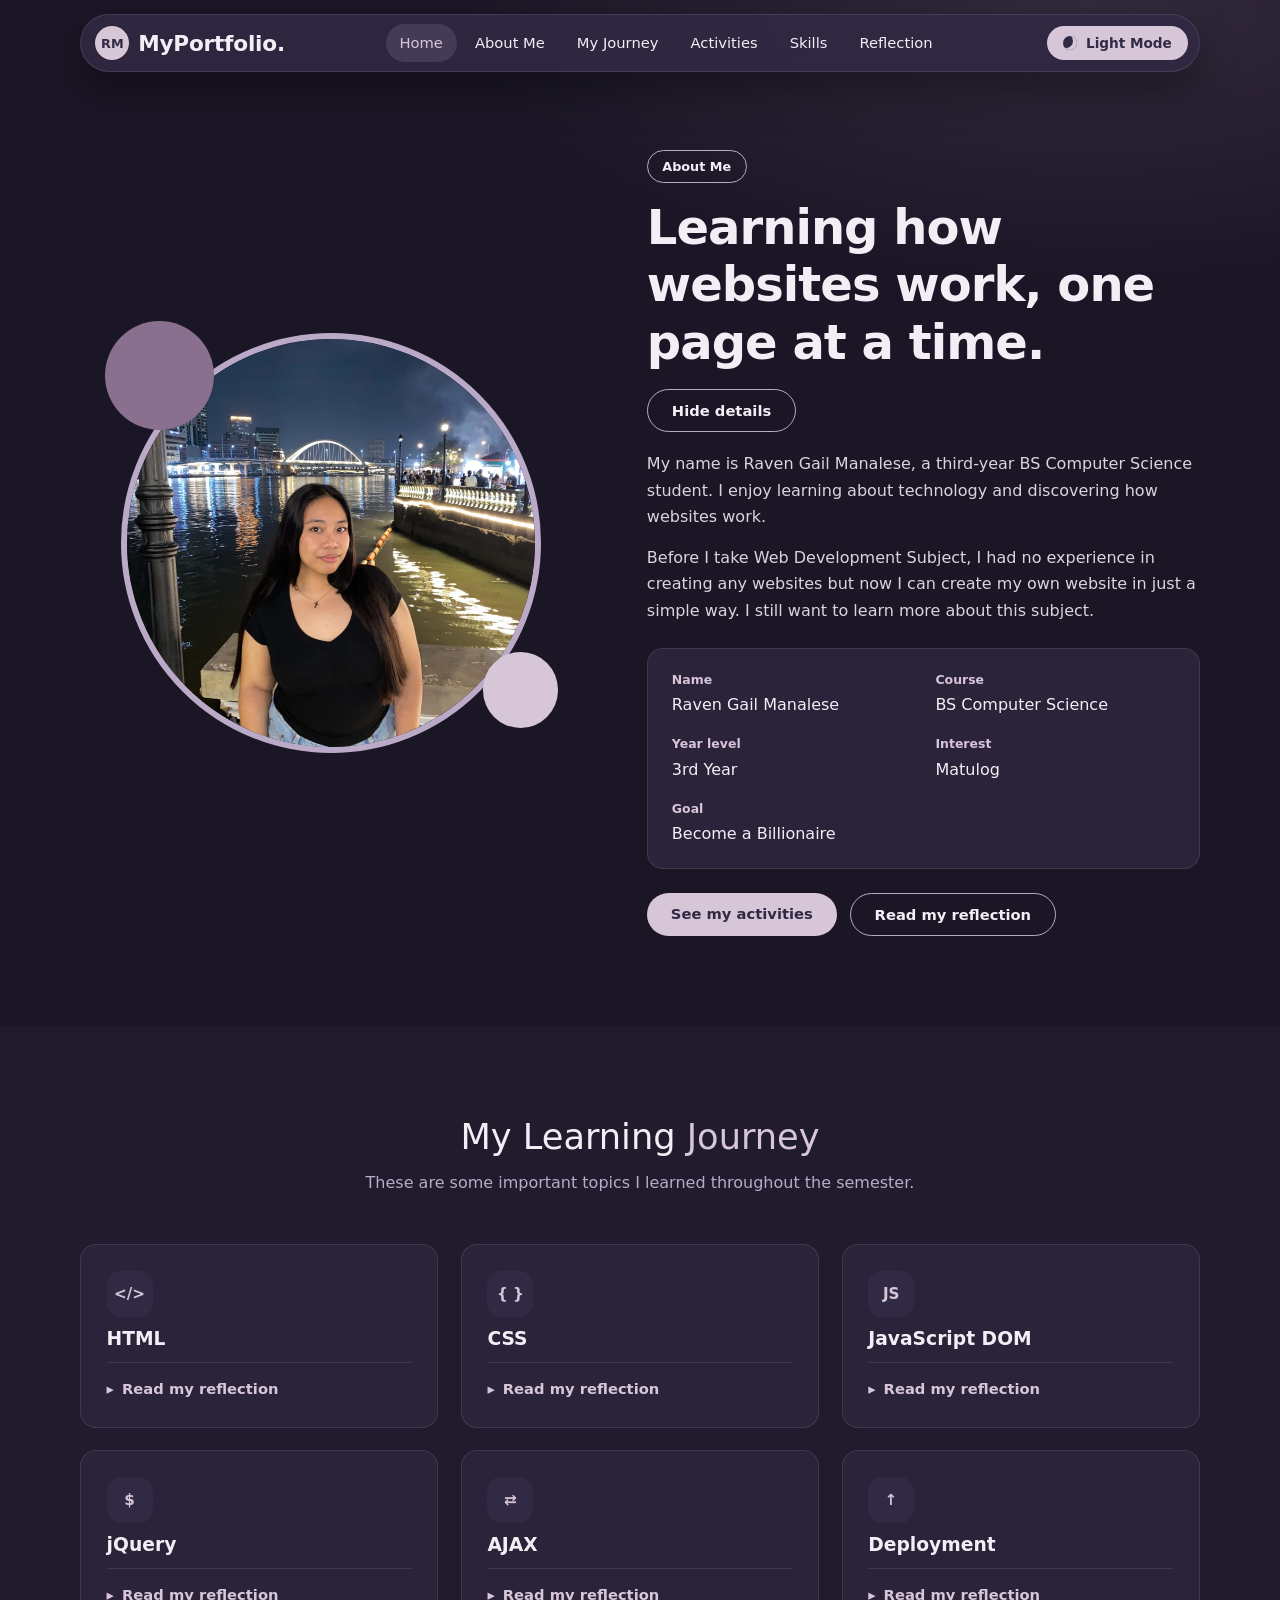
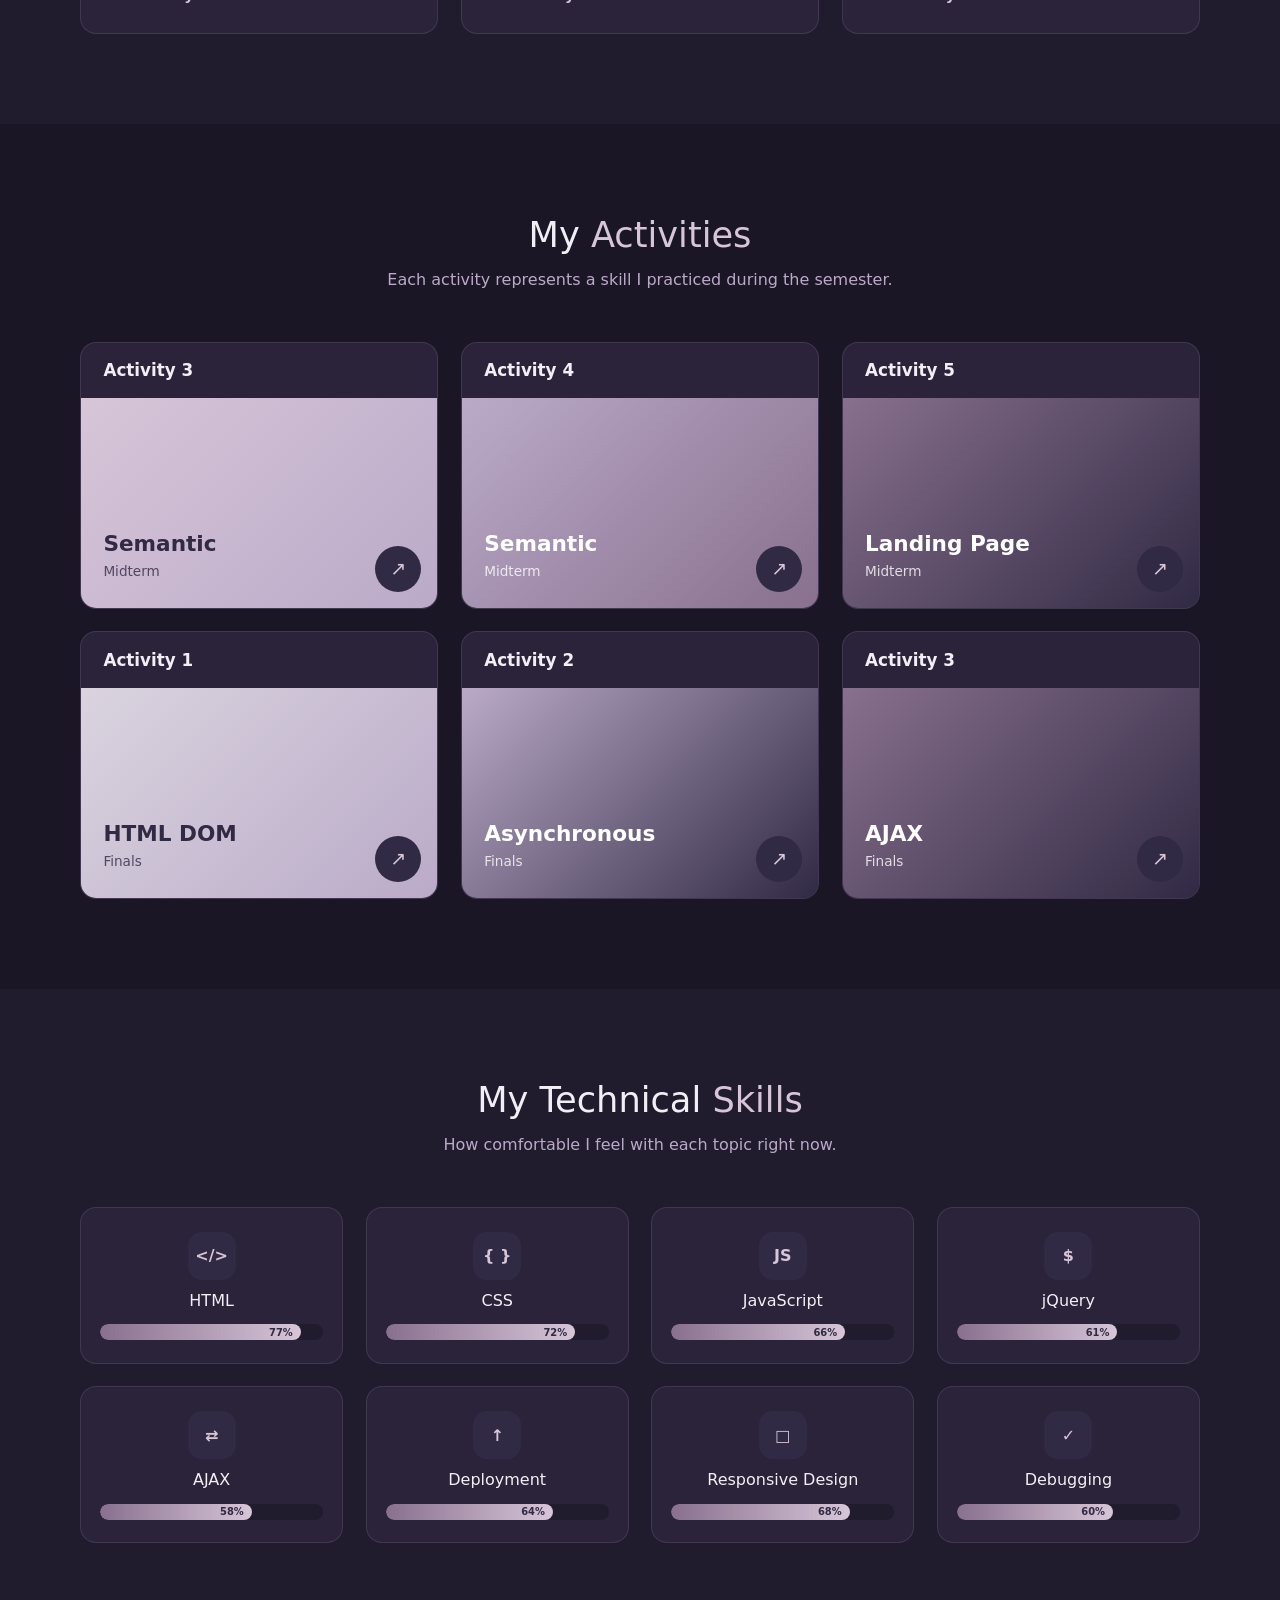
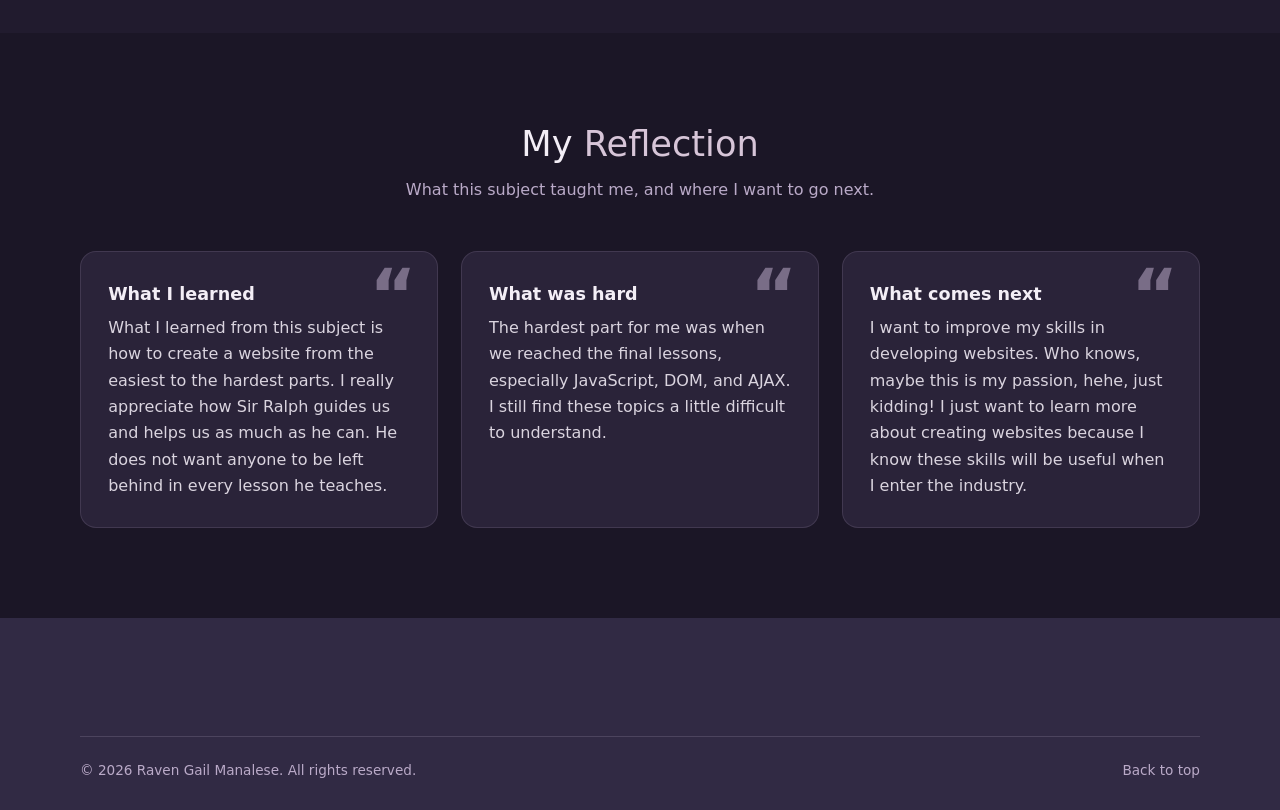
==== commit 0600ba96: "Update fmt.Println message from 'Hello' to 'Goodbye'" ====
--- a/index.html
+++ b/index.html
@@ -12,7 +12,7 @@
     <meta property="og:title" content="Raven Gail Manalese | Portfolio">
     <meta property="og:description" content="Portfolio of Raven Gail Manalese, a third-year BS Computer Science student learning web development.">
     <meta property="og:url" content="https://gail-jade.vercel.app/">
-   <meta property="og:image" content="https://gail-jade.vercel.app/eh.jpg">
+    <meta property="og:image" content="https://gail-jade.vercel.app/preview.jpg">
     <meta name="twitter:card" content="summary_large_image">
     
     <link rel="preconnect" href="https://fonts.googleapis.com">
